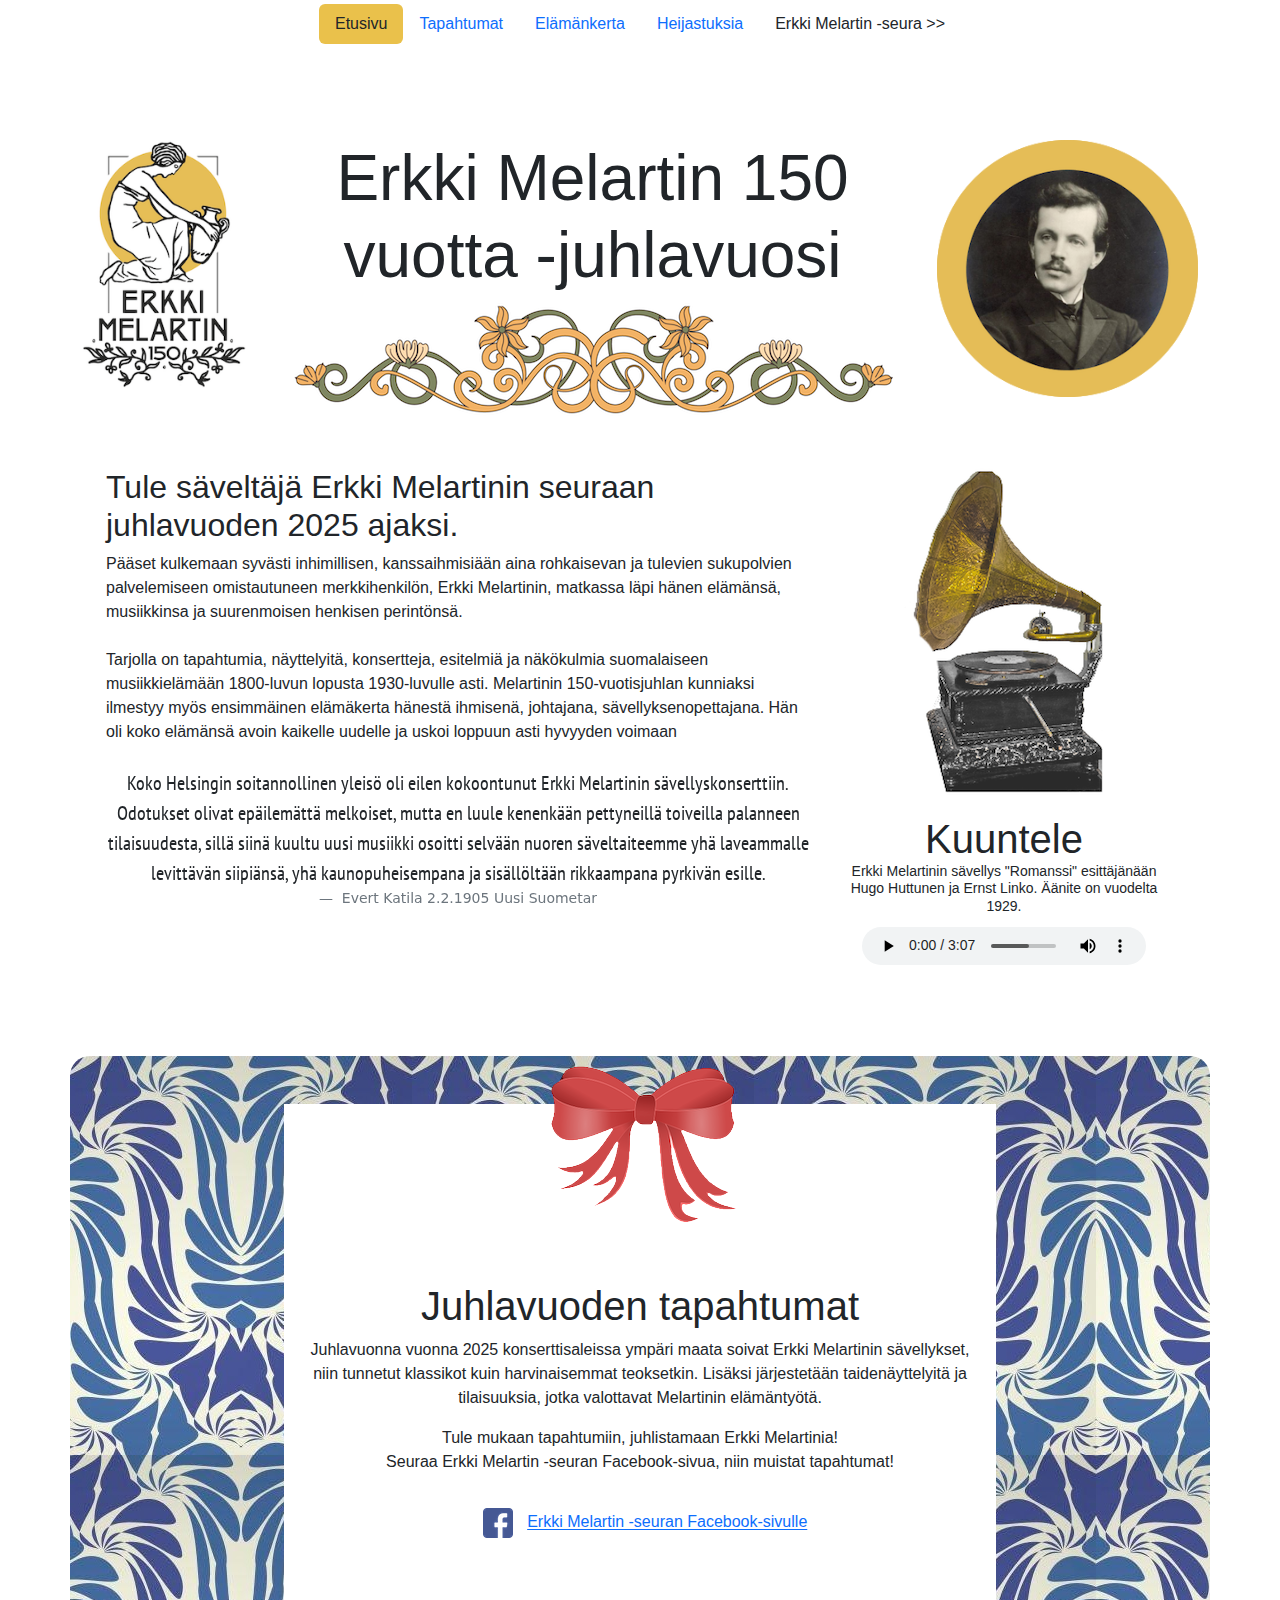
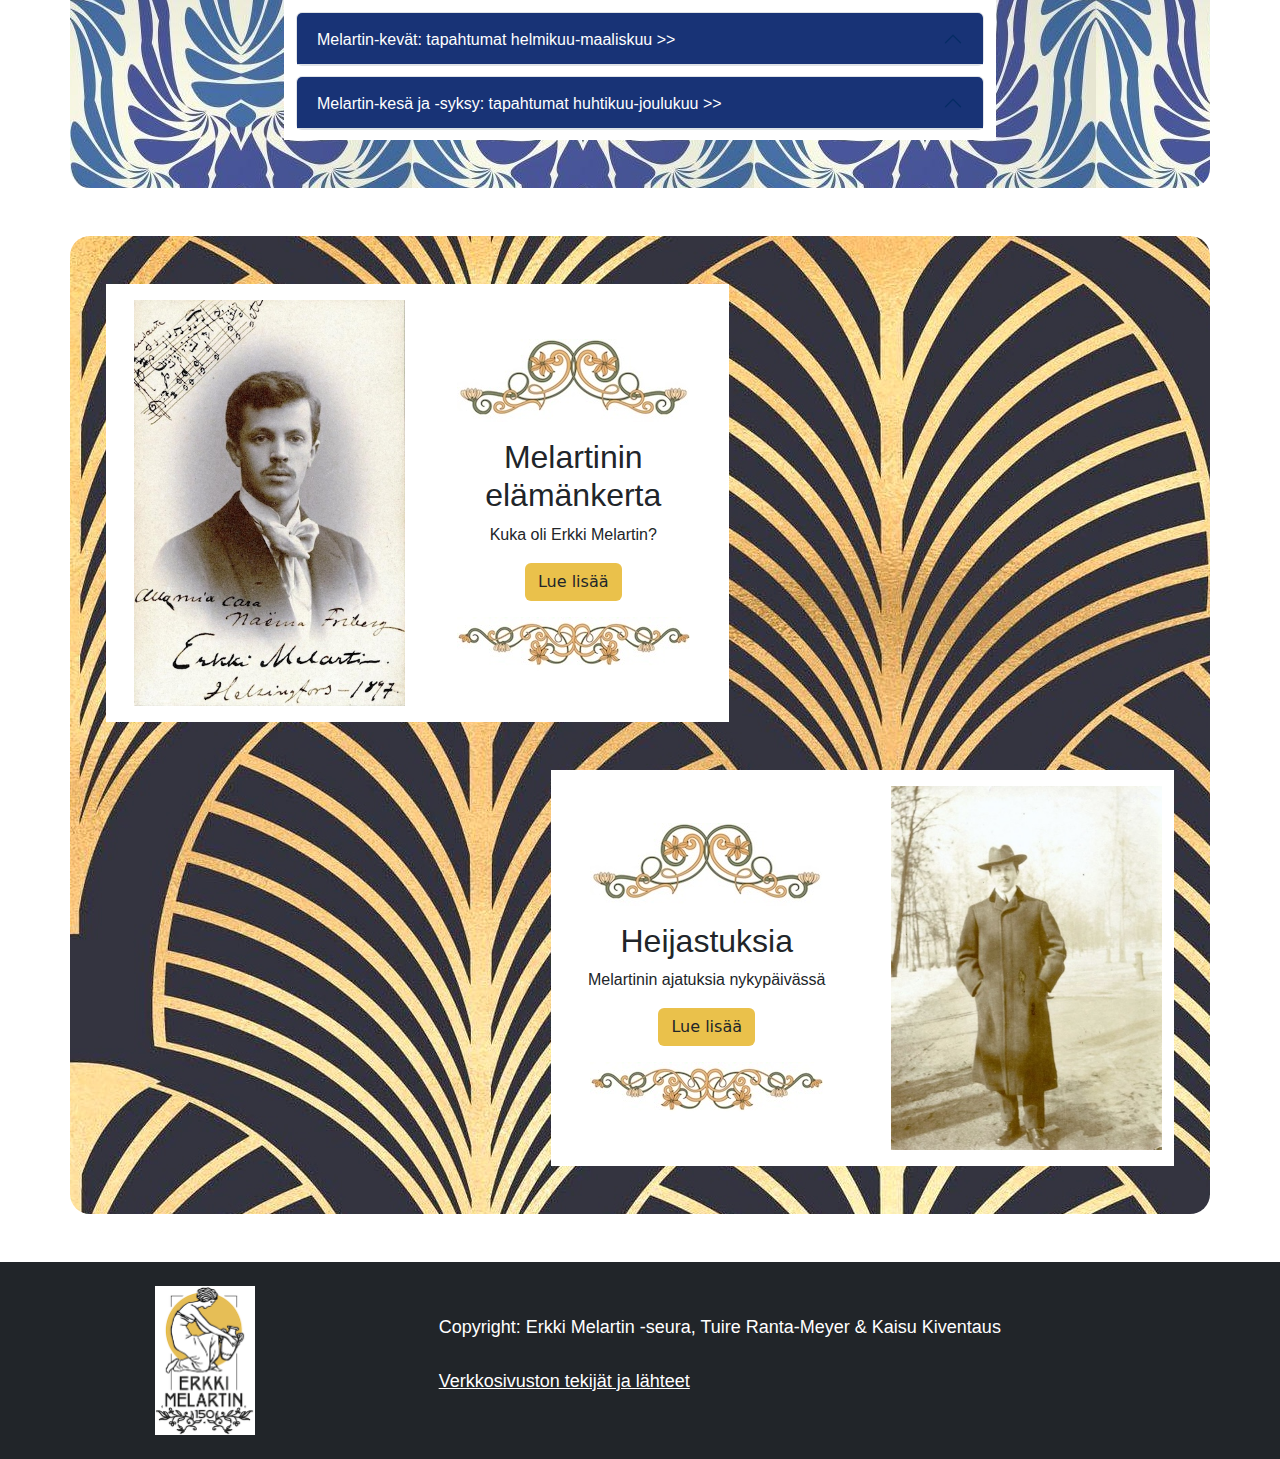
==== index.html @ 799eb082 "initial commit" ====
<!DOCTYPE html>
<html lang="fi">

<head>
    <meta charset="utf-8">
    <meta name="viewport" content="width=device-width, initial-scale=1">
    <title>Erkki Melartin 150 vuotta - juhlavuosi: Etusivu</title>
    <link rel="stylesheet" href="styles/styles.css">

    <!-- PT sans narrow-fontti -->
    <link rel="preconnect" href="https://fonts.googleapis.com">
    <link rel="preconnect" href="https://fonts.gstatic.com" crossorigin>
    <link href="https://fonts.googleapis.com/css2?family=PT+Sans+Narrow:wght@400;700&display=swap" rel="stylesheet">

    <!-- Bootstrap -->
    <link href="https://cdn.jsdelivr.net/npm/bootstrap@5.3.3/dist/css/bootstrap.min.css" rel="stylesheet"
        integrity="sha384-QWTKZyjpPEjISv5WaRU9OFeRpok6YctnYmDr5pNlyT2bRjXh0JMhjY6hW+ALEwIH" crossorigin="anonymous">
</head>


<body>
    <!-- Navigaatio -->
    <div class="row">


        
            <div class="card-header">
                <ul class="nav nav-pills card-header-tabs justify-content-center mt-1 mb-5">
                    <li class="nav-item">
                        <a class="nav-link active  text-dark" style="background-color:#EAC14B" aria-current="true"
                            href="index.html">Etusivu</a>
                    </li>
                    <li class="nav-item">
                        <a class="nav-link" href="index.html#tapahtumat">Tapahtumat</a>
                    </li>
                    <li class="nav-item">
                        <a class="nav-link" href="elamankerta.html">Elämänkerta</a>
                    </li>
                    <li class="nav-item">
                        <a class="nav-link" href="heijastuksia.html">Heijastuksia</a>
                    </li>
                    <li class="nav-item">
                        <a class="nav-link text-dark" href="https://erkkimelartin.fi/em/" target="_blank">Erkki Melartin
                            -seura >></a>
                    </li>
                </ul>
            </div>
    </div>


    <!-- Banneri -->
    <div class="container-md">
        <div class="row mb-5 mt-5 ">
            <div class="col-2 text-start">
                <img src="kuvat/melartin150.png" class="img-fluid" alt="Erkki Melartin 150 vuotta juhlavuoden logo">
            </div>
            <div class="col-7 text-center">
                <h1 class="display-3">Erkki Melartin 150 vuotta -juhlavuosi</h1>
                <img src="kuvat/art-nouveau-koriste1.png" class="img-fluid" alt="koriste">
            </div>
            <div class="col-3">
                <img src="kuvat/erkki-melartin.png" class="img-fluid" alt="Erkki Melartinin muotokuva">
            </div>
        </div>
        <div class="row ps-4 pe-4">


            <!-- Etusivun tervetuloteksti -->
            <div class="col-md-8 text-start">
                <h2>Tule säveltäjä Erkki Melartinin seuraan juhlavuoden 2025 ajaksi.</h2>
                <p>Pääset kulkemaan syvästi inhimillisen, kanssaihmisiään aina rohkaisevan ja tulevien sukupolvien
                    palvelemiseen omistautuneen merkkihenkilön, Erkki Melartinin, matkassa läpi hänen elämänsä,
                    musiikkinsa ja suurenmoisen henkisen perintönsä. <br><br>
                    Tarjolla on tapahtumia, näyttelyitä, konsertteja, esitelmiä ja näkökulmia suomalaiseen
                    musiikkielämään 1800-luvun lopusta 1930-luvulle asti. Melartinin 150-vuotisjuhlan kunniaksi ilmestyy
                    myös ensimmäinen elämäkerta hänestä ihmisenä, johtajana, sävellyksenopettajana. Hän oli koko
                    elämänsä avoin kaikelle uudelle ja uskoi loppuun asti hyvyyden voimaan</p>

                <!-- Etusivun tervetulotekstiä seuraava karuselli -->

                <div class="col-flex pl-3 pr-3 mt-4">
                    <div id="carousel" class="carousel" style="height: 15em;" data-bs-ride="carousel"
                        data-bs-interval="8000">
                        <div class="carousel-inner">
                            <div class="carousel-item">
                                <figure class="text-center">
                                    <blockquote class="blockquote">
                                        Nähdä hyvää kaikessa ja kaikissa.
                                    </blockquote>
                                    <figcaption class="blockquote-footer">
                                        Erkki Melartin
                                    </figcaption>

                                </figure>
                            </div>
                            <div class="carousel-item">
                                <figure class="text-center">
                                    <blockquote class="blockquote">
                                        Kun Erkki Melartinin sävelruno Traumgesicht kolme vuotta sitten esitettiin
                                        Radion sinfoniaorkesterin konsertissa, huomattiin että unohduksista nousi
                                        väkevä
                                        orkesteriteos, Melartinin parhaimpiin kuuluva sävellys. Tämä todistaa, että
                                        musiikinhistoriamme merkkisäveltäjiä kannattaa edelleenkin nostaa esiin
                                        Sibeliuksen varjosta. Silloin saattaa löytyä helmiä, kuten tämä Melartinin
                                        uhkeasti soiva sävelruno. </blockquote>
                                    <figcaption class="blockquote-footer">
                                        Samuli Tiikkaja 17.8.2016 HS
                                    </figcaption>
                                </figure>
                            </div>
                            <div class="carousel-item active">
                                <figure class="text-center">
                                    <blockquote class="blockquote">
                                        Koko Helsingin soitannollinen yleisö oli eilen kokoontunut Erkki Melartinin
                                        sävellyskonserttiin. Odotukset olivat epäilemättä melkoiset, mutta en luule
                                        kenenkään pettyneillä toiveilla palanneen tilaisuudesta, sillä siinä kuultu
                                        uusi
                                        musiikki osoitti selvään nuoren säveltaiteemme yhä laveammalle levittävän
                                        siipiänsä, yhä kaunopuheisempana ja sisällöltään rikkaampana pyrkivän
                                        esille.
                                    </blockquote>
                                    <figcaption class="blockquote-footer">
                                        Evert Katila 2.2.1905 Uusi Suometar
                                    </figcaption>
                                </figure>
                            </div>
                        </div>
                    </div>
                </div>



            </div>


            <!-- Gramofoni ja audio -->
            <div id="audio" class="col-flex col-12 col-md-4 text-center lh-sm small">
                <img src="kuvat/gramofoni.png" class="img-fluid mb-3" alt="gramofoni"
                    style="max-width: 80%; height: auto;">
                <div class="d-flex flex-column justify-content-center align-items-center">
                    <p class="m-1"><span class="h1 mt-1 ms-3 me-3"
                            style="font-family: 'metropolitain', sans-serif;">Kuuntele</span><br>Erkki Melartinin
                        sävellys "Romanssi" esittäjänään Hugo Huttunen ja Ernst Linko. Äänite on vuodelta 1929.</p>
                    <audio controls autoplay class="p-2">
                        <source src="media/melartin-romanssi.mp3" type="audio/mpeg">
                        Your browser does not support the audio element.
                    </audio>
                </div>
            </div>
        </div>
    </div>

    <!-- Tapahtumat --> <!-- Rusettikoriste -->
    <div class="container mt-5 pt-5 pe-5 pb-5 ps-5" id="tapahtumat"
        style="background-image:url('kuvat/artnouveau-tausta1.jpg'); width: 100%; border-radius: 20px;">

        <div class="row justify-content-center">
            <div class="col-lg-8 bg-white text-center">
                <img src="kuvat/rusetti-koriste.png" style="position: relative; top: -50px" alt="rusetti-koriste">
                <h2 class="h1">Juhlavuoden tapahtumat</h2>
                <p> Juhlavuonna vuonna 2025 konserttisaleissa ympäri maata soivat Erkki Melartinin sävellykset, niin
                    tunnetut klassikot kuin harvinaisemmat teoksetkin. Lisäksi järjestetään taidenäyttelyitä ja
                    tilaisuuksia, jotka valottavat Melartinin elämäntyötä. </p>
                <p>Tule mukaan tapahtumiin, juhlistamaan Erkki Melartinia!<br>
                    Seuraa Erkki Melartin -seuran Facebook-sivua, niin muistat tapahtumat!
                    <a href="https://www.facebook.com/profile.php?id=61556814473458" target="_blank"> <br><br>
                        <img src="kuvat/facebook-icon.png" alt="Facebook"
                            style="vertical-align: middle; margin: 10px;"></a>
                    <a href="https://www.facebook.com/profile.php?id=61556814473458" target="_blank">Erkki Melartin
                        -seuran
                        Facebook-sivulle</a>

                </p>
                <br>
                <br>
                <div class="accordion" id="tapahtumahaitari">
                    <div class="accordion-item">
                        <h3 class="accordion-header">
                            <button class="accordion-button btn-hover text-white" style="background-color: #183376" type="button"
                                data-bs-toggle="collapse" data-bs-target="#collapseOne" aria-expanded="true"
                                aria-controls="collapseOne">
                                Melartin-kevät: tapahtumat helmikuu-maaliskuu >>
                            </button>
                        </h3>
                        <div id="collapseOne" class="accordion-collapse collapse" data-bs-parent="#accordionExample">
                            <div class="accordion-body small">
                                <!-- Tapahtumalistaus -->
                                <h4>Helmikuu 2025</h4>
                                <ul class="list-unstyled">
                                    <li>Melartin-näyttelyn avajaiset Kansalliskirjastossa</li>
                                    <li>Avajaiskonsertti Kansalliskirjastossa</li>
                                    <li>Kaarlo Atran maalaaman Melartinin muotokuvan ja Oiva Heleniuksen veistämän
                                        reliliefin lahjoittaminen Sibelius-Akatemian R-talon aulaan</li>
                                    <li>Melartin-juhlaseminaari yhteistyössä Helsingin yliopiston ja Taideyliopiston
                                        kanssa </li>
                                    <li>Musiikkiopistokonsertti Savonlinnan, Keski-Karjalan ja Porvoon
                                        musiikkiopistoissa</li>
                                    <li>Melartin-konsertti Oulun konservatoriossa</li>
                                    <li>Nelarin-valokuvakirjan ja -postimerkin julkistamistilaisuus</li>
                                    <li>Ylen juhlavuoden musiikkiohjelmaa</li>
                                </ul>
                                <h4>Maaliskuu 2025</h4>
                                <ul class="list-unstyled">
                                    <li>Iltapäivän lied-konsertti Villa Gyllenbergissä</li>
                                    <li>Iltapäivän lied-konsertti Sinebrychoffin museossa</li>
                                    <li>Ylen juhlavuoden musiikkiohjelmaa</li>
                                    <li>MuT Eveliina Sumeliuksen Melartin-pianoresitaali</li>
                                    <li>Melartinin urkuteos Festliches Präludium (EM046) Agricolan kirkossa</li>
                                </ul>
                            </div>
                        </div>
                    </div>
                </div>

                <div class="accordion mt-2" id="accordionExample">
                    <div class="accordion-item">
                        <h3 class="accordion-header hover:bg-light">
                            <button class="accordion-button text-white btn-hover" style="background-color: #183376" type="button"
                                data-bs-toggle="collapse" data-bs-target="#collapseTwo" aria-expanded="true"
                                aria-controls="collapseTwo">
                                Melartin-kesä ja -syksy: tapahtumat huhtikuu-joulukuu >>
                            </button>
                        </h3>
                        <div id="collapseTwo" class="accordion-collapse collapse" data-bs-parent="#accordionExample">
                            <div class="accordion-body small">

                                <!-- Tapahtumalistaus2 -->
                                <h4>Huhtikuu 2025</h4>
                                <ul class=" list-unstyled">
                                    <li>Melartinin sävellysluokka vuonna 1924 - kamarimusiikkikonsertti
                                        Kansalliskirjastossa</li>
                                    <li>Ylen juhlavuoden musiikkiohjelmaa</li>
                                </ul>
                                <h4>Toukokuu 2025</h4>
                                <ul class="list-unstyled">
                                    <li>Koskenniemi-laulusarja, solistit ja Helsinki Metropolitan Orchestra</li>
                                    <li>Ylen juhlavuoden musiikkiohjelmaa</li>
                                </ul>
                                <h4>Kesäkuu 2025</h4>
                                <ul class="list-unstyled">
                                    <li>Tieteellisen Musiikki-lehden erikoisnumero Erkki Melartinista ilmestyy
                                        (musiikki.journal.fi)</li>
                                    <li>Ylen juhlavuoden musiikkiohjelmaa</li>
                                </ul>
                                <h4>Heinäkuu 2025</h4>
                                <ul class="list-unstyled">
                                    <li>Savonlinnan musiikkiakatemian Melartin-lied-konsertti</li>
                                </ul>
                                <h4>Elokuu 2025</h4>
                                <ul class="list-unstyled">
                                    <li>Melartin-näyttelyn avajaiset musiikkimuseo Famessa</li>
                                </ul>
                                <h4>Joulukuu 2025</h4>
                                <ul class="list-unstyled">
                                    <li>Hyvinkään orkesterin itsenäisyyspäivän Melartin-konsertti</li>
                                </ul>
                            </div>
                        </div>
                    </div>
                </div>
            </div>
        </div>
    </div>


    <!-- Sivujen esittelykortit -->
    <div class="container mt-5 pt-5 pe-5 pb-5 ps-5"
        style="background-image: url('kuvat/artdeco-tausta.jpg'); border-radius: 20px;">
        <div class="row">
            <div class="col bg-white">
                <img src="kuvat/erkki-melartin-1897.jpg" class="img-fluid ps-3 pt-3 pb-3"
                    alt="Erkki Melartinin kuva vuodelta 1897">
            </div>
            <div class="col bg-white d-flex flex-column justify-content-center align-items-center text-center">
                <img src="kuvat/koriste-up.jpg" class="img-fluid pb-3 pt-1" alt="koriste">
                <h2>Melartinin elämänkerta</h2>
                <p>Kuka oli Erkki Melartin?</p>
                <button type="button" class="btn" style="background-color:#EAC14B"
                    onclick="document.location='elamankerta.html'">Lue lisää</button>
                <img src="kuvat/koriste-dwn.jpg" class="img-fluid pt-3" alt="koriste">
            </div>
            <div class="col-md-5"></div>
        </div>

        <div class="row pt-5">
            <div class="col-md-5"></div>
            <div class="col bg-white d-flex flex-column justify-content-center align-items-center text-center">
                <img src="kuvat/koriste-up.jpg" class="img-fluid pb-3 pt-1" alt="koriste">
                <h2>Heijastuksia</h2>
                <p>Melartinin ajatuksia nykypäivässä</p>
                <button type="button" class="btn" style="background-color:#EAC14B"
                    onclick="document.location='heijastuksia.html'">Lue
                    lisää</button>
                <img src="kuvat/koriste-dwn.jpg" class="img-fluid pt-3" alt="koriste">
            </div>
            <div class="col bg-white">
                <img src="kuvat/melartin-heijastuksia.jpg" class="img-fluid  ps-3 pt-3 pb-3"
                    alt="Erkki Melartin pitkä talvitakki yllään kevätauringossa silmät kiinni">
            </div>
        </div>
    </div>


    <!--FOOTER-->
    <div class="row bg-dark text-white mt-5">
        <div class="col-4 float-start">
            <img src="kuvat/melartin150.png" style="max-width:100px;" class="m-4 mx-auto d-block"
                alt="melartin-seuran juhlavuoden logo">
        </div>
        <div class="col-8 mt-5 mb-3">
            <p class="footerfontti m-1">
                Copyright: Erkki Melartin -seura, Tuire Ranta-Meyer &
                Kaisu Kiventaus
                <br><br> <a href="lahteet.html" class="text-decoration text-white">Verkkosivuston tekijät ja lähteet</a>
            </p>
        </div>
    </div>

    <script src="https://cdn.jsdelivr.net/npm/bootstrap@5.3.3/dist/js/bootstrap.bundle.min.js"
        integrity="sha384-YvpcrYf0tY3lHB60NNkmXc5s9fDVZLESaAA55NDzOxhy9GkcIdslK1eN7N6jIeHz"
        crossorigin="anonymous"></script>
</body>

</html>
---- styles/styles.css ----
@font-face {
    font-family: metropolitain;
    src: url('/Users/kaisu/Desktop/Projektikansio-toukokuu/fontit/metropolitain/metropolitain.ttf') format('truetype');
}

@font-face {
    font-family: boeklins-universe;
    src: url('/Users/kaisu/Desktop/Projektikansio-toukokuu/fontit/boecklins-universe/boecklins-universe.ttf') format('truetype');
}


.footerfontti {
    font-family: 'metropolitain', Arial, sans-serif;
    font-size: large;
}


h1 {
    font-family: metropolitain, Arial, sans-serif;
    font-size: larger;
}


h2 {
    font-family: boeklins-universe, Arial, sans-serif;
    font-size: large;
}

h3 {
    font-family: metropolitain, Arial, sans-serif;
    font-size: medium;
}

h4 {
    font-family: metropolitain, Arial, sans-serif;
    font-size: medium;

}

p {
    font-family: 'Poppins', sans-serif;
}


blockquote {
    font-family: 'PT Sans Narrow';
    font-size: medium;
}

.nav-item {
    font-family: 'metropolitain', Arial, sans-serif;

}

.accordion {
    margin-bottom: 10px;
}
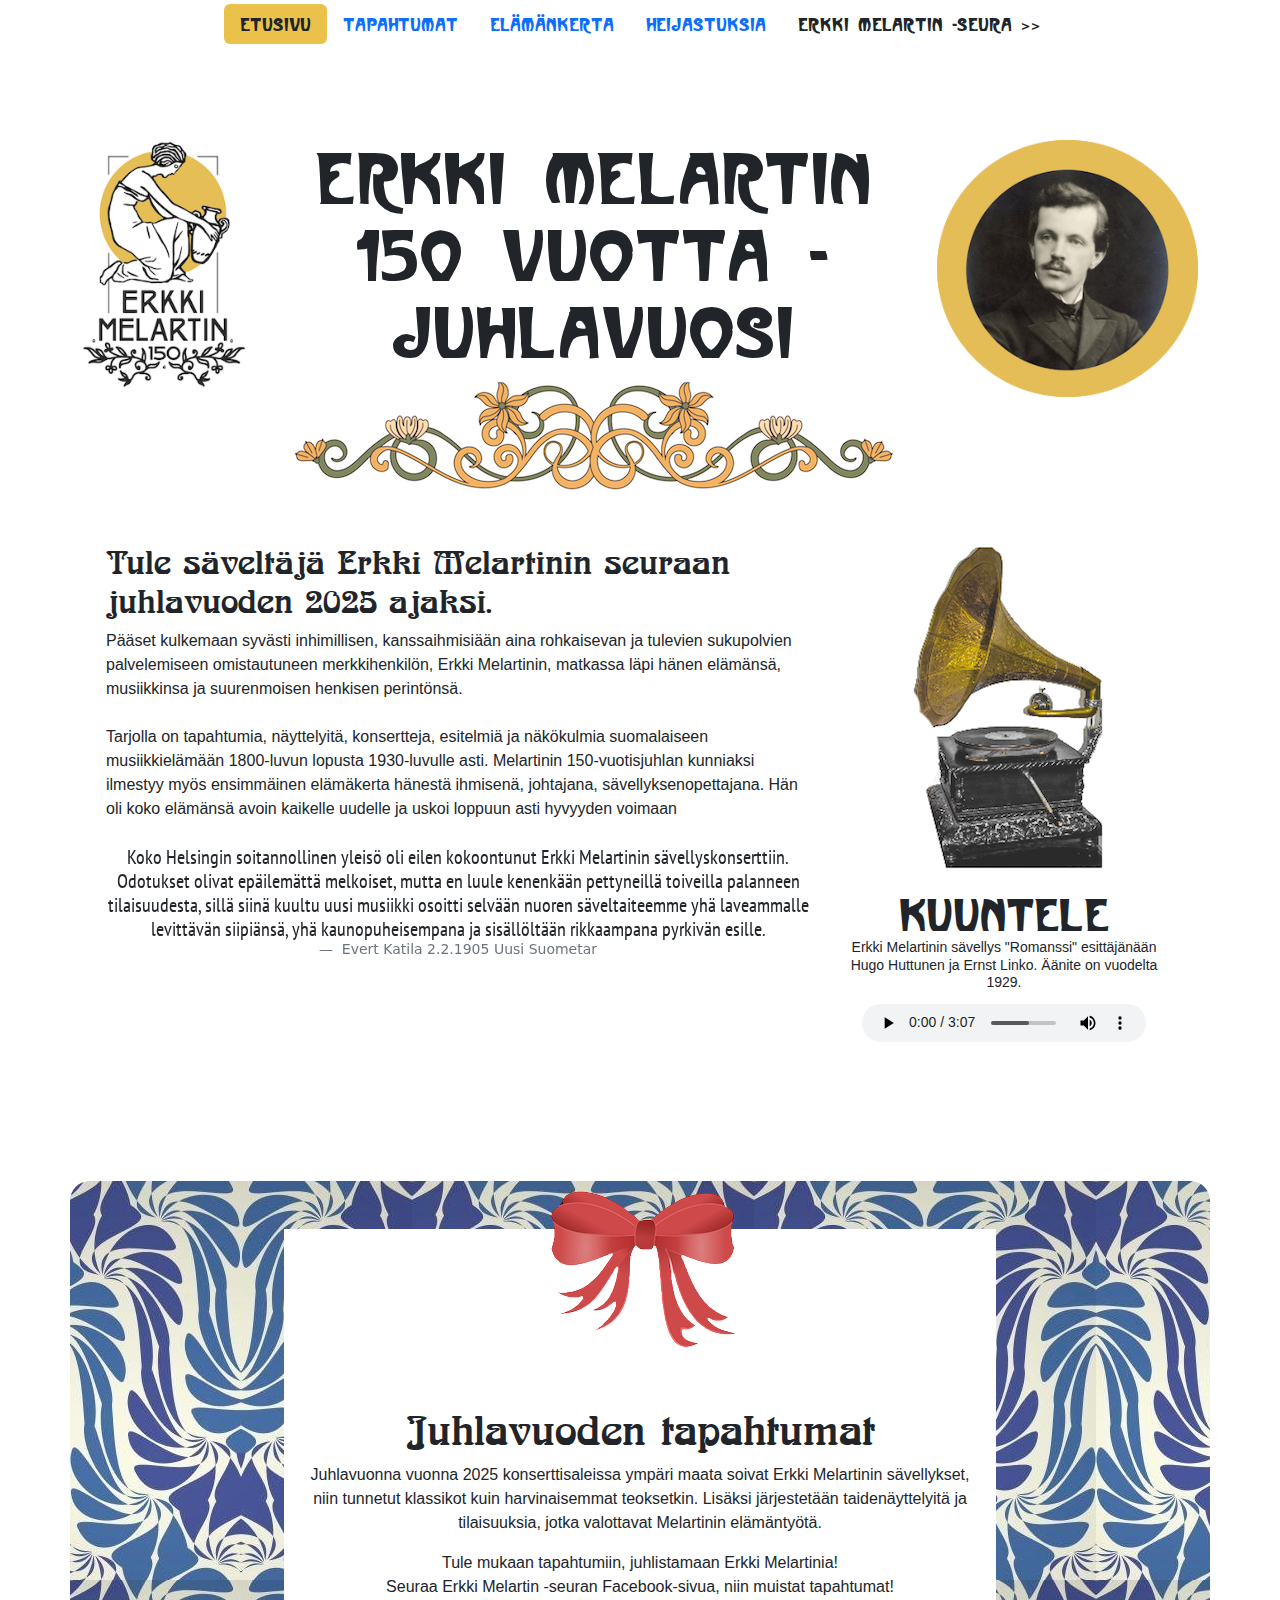
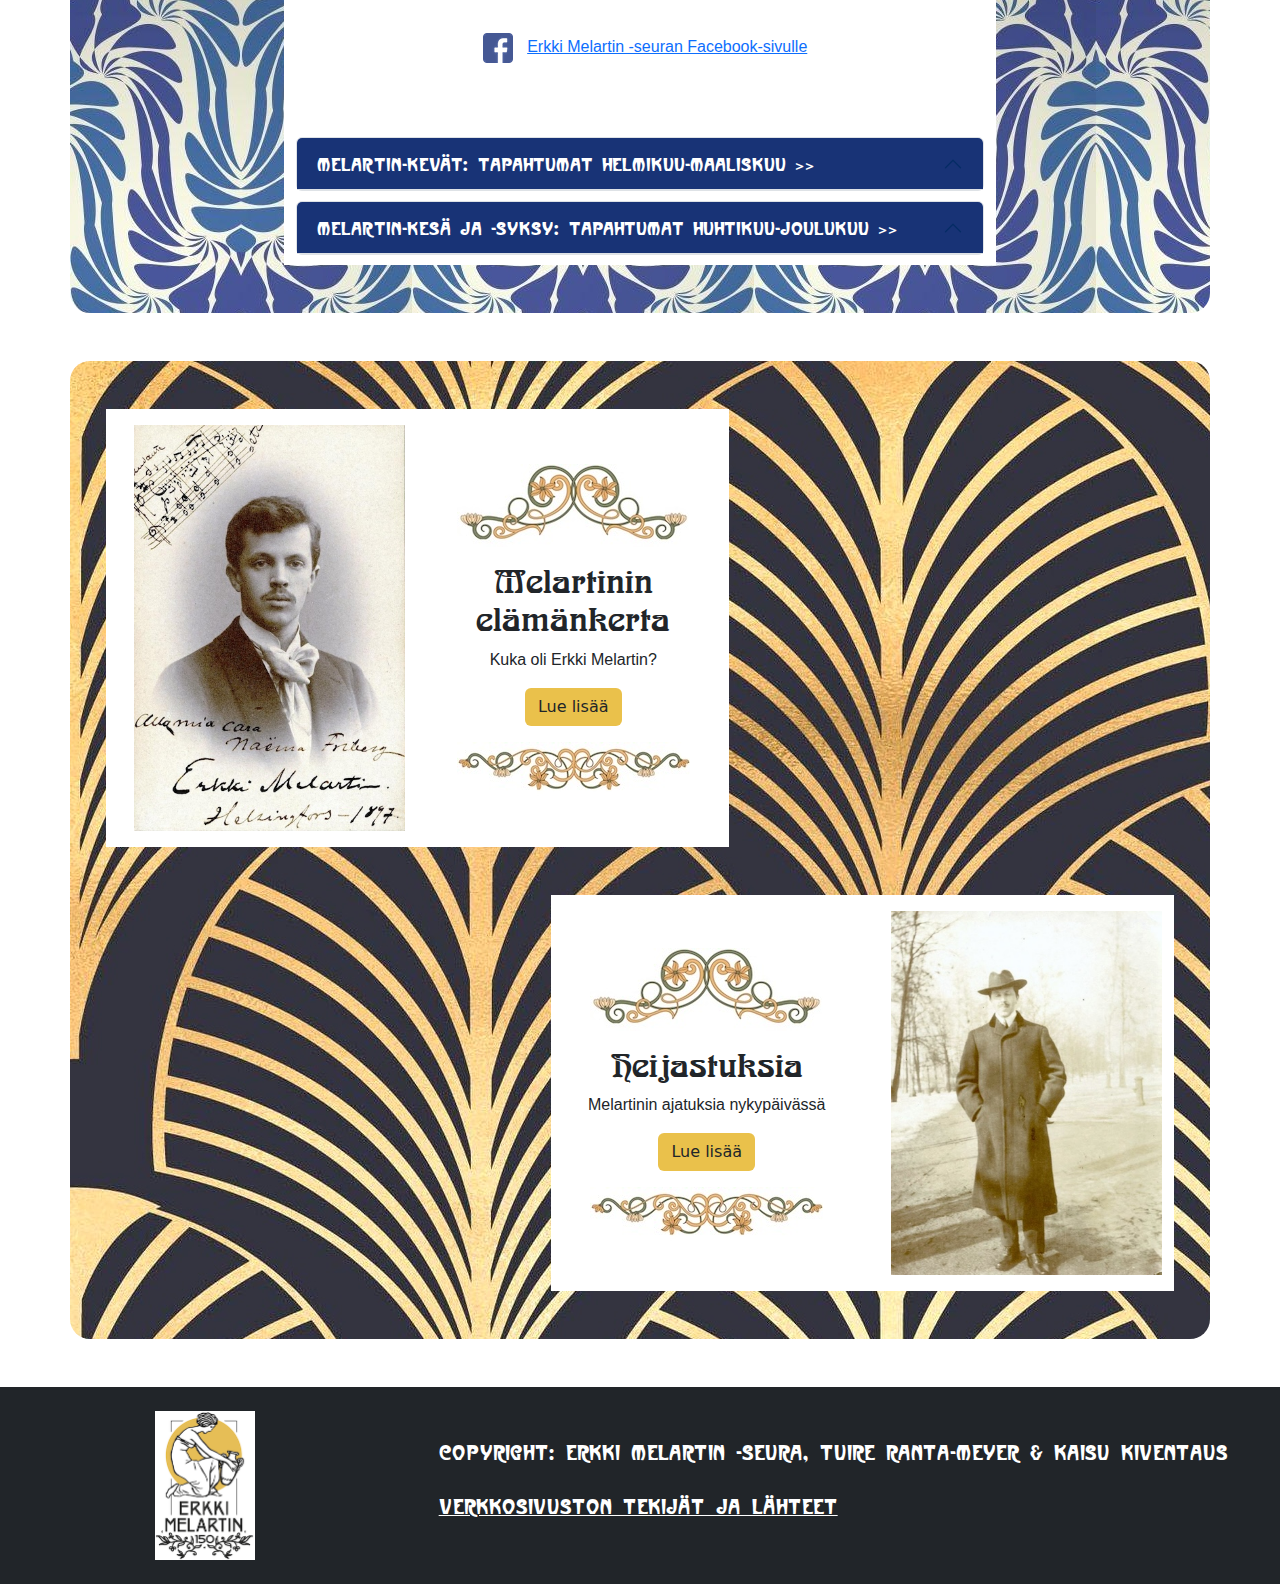
==== commit e5881c53: "Pieniä korjauksia asetteluun" ====
--- a/index.html
+++ b/index.html
@@ -79,7 +79,7 @@
                 <!-- Etusivun tervetulotekstiä seuraava karuselli -->
 
                 <div class="col-flex pl-3 pr-3 mt-4">
-                    <div id="carousel" class="carousel" style="height: 15em;" data-bs-ride="carousel"
+                    <div id="carousel" class="carousel" style="height: 18em; line-height: 1.2" data-bs-ride="carousel"
                         data-bs-interval="8000">
                         <div class="carousel-inner">
                             <div class="carousel-item">
@@ -141,7 +141,7 @@
                     <p class="m-1"><span class="h1 mt-1 ms-3 me-3"
                             style="font-family: 'metropolitain', sans-serif;">Kuuntele</span><br>Erkki Melartinin
                         sävellys "Romanssi" esittäjänään Hugo Huttunen ja Ernst Linko. Äänite on vuodelta 1929.</p>
-                    <audio controls autoplay class="p-2">
+                    <audio controls class="p-2">
                         <source src="media/melartin-romanssi.mp3" type="audio/mpeg">
                         Your browser does not support the audio element.
                     </audio>
--- a/styles/styles.css
+++ b/styles/styles.css
@@ -1,11 +1,11 @@
 @font-face {
     font-family: metropolitain;
-    src: url('/Users/kaisu/Desktop/Projektikansio-toukokuu/fontit/metropolitain/metropolitain.ttf') format('truetype');
+    src: url('fontit/metropolitain/metropolitain.ttf') format('truetype');
 }
 
 @font-face {
     font-family: boeklins-universe;
-    src: url('/Users/kaisu/Desktop/Projektikansio-toukokuu/fontit/boecklins-universe/boecklins-universe.ttf') format('truetype');
+    src: url('fontit/boecklins-universe/boecklins-universe.ttf') format('truetype');
 }
 
 
